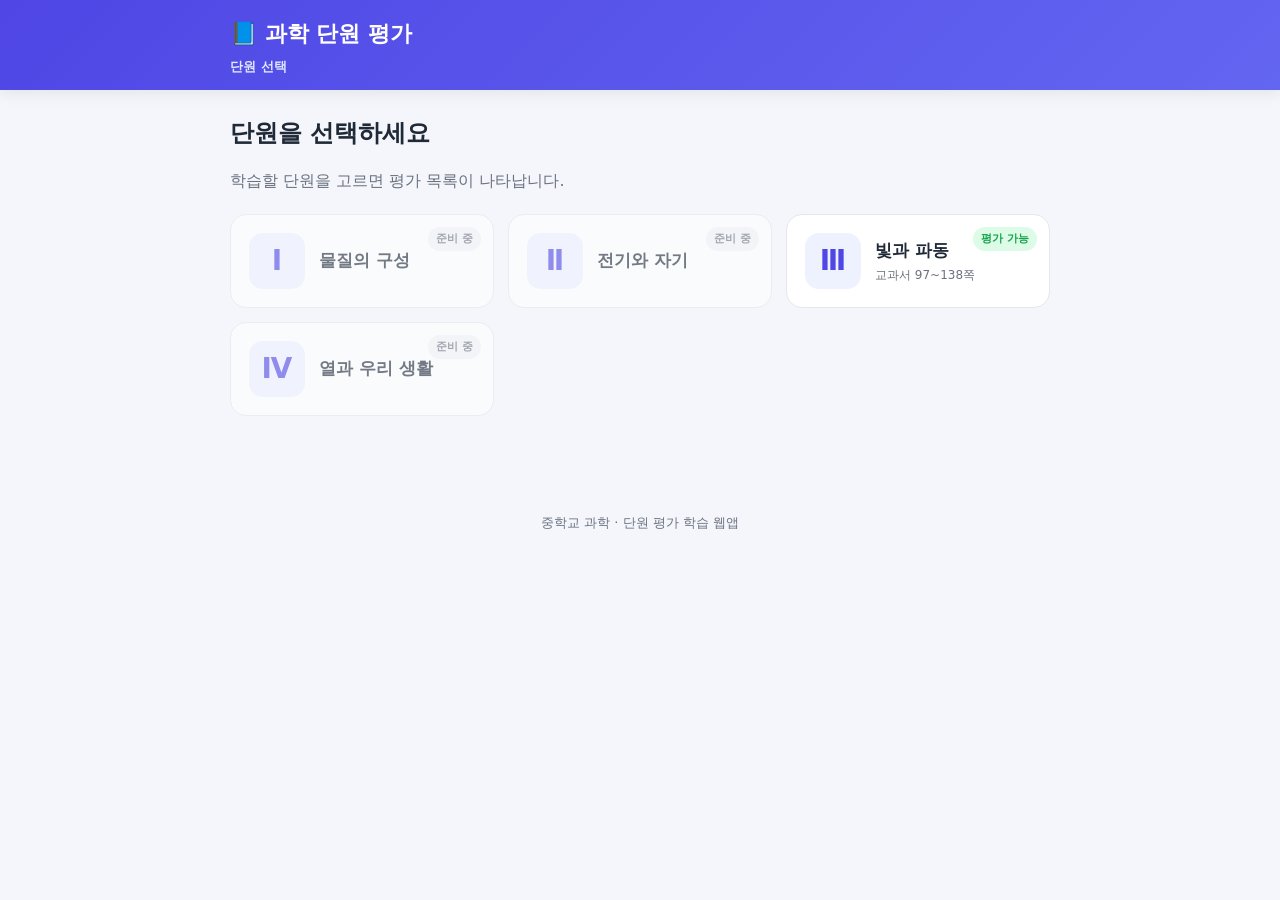
==== index.html @ 652ecb85 "Ⅲ단원 빛과 파동 1회 평가 웹앱 추가 단원 선택 → 평가 목록 → 한 문제씩 풀이 → 정답 피드백 흐름의 정적 학습 웹앱. Ⅲ단원 총괄 평가 1회(20문항: 객관식/단답형/서술형" ====
<!DOCTYPE html>
<html lang="ko">
<head>
  <meta charset="UTF-8" />
  <meta name="viewport" content="width=device-width, initial-scale=1.0" />
  <title>과학 단원 평가</title>
  <link rel="stylesheet" href="styles.css" />
</head>
<body>
  <header class="app-header">
    <div class="header-inner">
      <h1 class="logo" id="homeLink">📘 과학 단원 평가</h1>
      <nav class="breadcrumb" id="breadcrumb"></nav>
    </div>
  </header>

  <main class="app-main" id="app">
    <!-- 단원 선택 화면 -->
    <section id="view-units" class="view"></section>

    <!-- 평가 목록 화면 -->
    <section id="view-assessments" class="view hidden"></section>

    <!-- 문제 풀이 화면 -->
    <section id="view-quiz" class="view hidden"></section>

    <!-- 결과 화면 -->
    <section id="view-result" class="view hidden"></section>
  </main>

  <footer class="app-footer">
    <p>중학교 과학 · 단원 평가 학습 웹앱</p>
  </footer>

  <script src="data.js"></script>
  <script src="app.js"></script>
</body>
</html>
---- styles.css ----
:root {
  --bg: #f4f6fb;
  --card: #ffffff;
  --ink: #1f2937;
  --muted: #6b7280;
  --primary: #4f46e5;
  --primary-dark: #4338ca;
  --ok: #16a34a;
  --ok-bg: #dcfce7;
  --no: #dc2626;
  --no-bg: #fee2e2;
  --neutral-bg: #eef2ff;
  --border: #e5e7eb;
  --shadow: 0 4px 14px rgba(31, 41, 55, 0.08);
}

* { box-sizing: border-box; }

body {
  margin: 0;
  font-family: "Pretendard", "Apple SD Gothic Neo", "Malgun Gothic", system-ui, sans-serif;
  background: var(--bg);
  color: var(--ink);
  line-height: 1.6;
}

.hidden { display: none !important; }
.muted { color: var(--muted); }

/* 헤더 */
.app-header {
  background: linear-gradient(135deg, #4f46e5, #6366f1);
  color: #fff;
  box-shadow: var(--shadow);
  position: sticky;
  top: 0;
  z-index: 10;
}
.header-inner {
  max-width: 860px;
  margin: 0 auto;
  padding: 16px 20px 12px;
}
.logo {
  margin: 0;
  font-size: 22px;
  cursor: pointer;
  display: inline-block;
}
.breadcrumb {
  margin-top: 6px;
  font-size: 13px;
  color: #e0e7ff;
}
.breadcrumb a { color: #fff; text-decoration: none; opacity: 0.9; }
.breadcrumb a:hover { text-decoration: underline; }
.breadcrumb .sep { margin: 0 6px; opacity: 0.6; }
.breadcrumb .current { font-weight: 600; }

.app-main {
  max-width: 860px;
  margin: 0 auto;
  padding: 24px 20px 60px;
}

.page-head { margin-bottom: 20px; }
.page-head h2 { margin: 0 0 4px; font-size: 24px; }

/* 단원 카드 */
.unit-grid {
  display: grid;
  grid-template-columns: repeat(auto-fill, minmax(220px, 1fr));
  gap: 14px;
}
.unit-card {
  position: relative;
  display: flex;
  align-items: center;
  gap: 14px;
  background: var(--card);
  border: 1px solid var(--border);
  border-radius: 16px;
  padding: 18px;
  text-align: left;
  cursor: pointer;
  font: inherit;
  color: inherit;
  transition: transform 0.12s, box-shadow 0.12s, border-color 0.12s;
}
.unit-card.available:hover {
  transform: translateY(-3px);
  box-shadow: var(--shadow);
  border-color: var(--primary);
}
.unit-card.locked { opacity: 0.6; cursor: not-allowed; }
.unit-roman {
  font-size: 28px;
  font-weight: 800;
  color: var(--primary);
  background: var(--neutral-bg);
  width: 56px; height: 56px;
  display: flex; align-items: center; justify-content: center;
  border-radius: 14px;
  flex-shrink: 0;
}
.unit-body h3 { margin: 0; font-size: 17px; }
.unit-pages { margin: 2px 0 0; font-size: 12px; color: var(--muted); }
.badge {
  position: absolute; top: 12px; right: 12px;
  font-size: 11px; padding: 3px 8px; border-radius: 999px; font-weight: 600;
}
.badge.ok { background: var(--ok-bg); color: var(--ok); }
.badge.soon { background: #f3f4f6; color: var(--muted); }

/* 평가 목록 */
.assessment-list { display: flex; flex-direction: column; gap: 14px; }
.assessment-card {
  display: flex; align-items: center; gap: 16px;
  background: var(--card);
  border: 1px solid var(--border);
  border-radius: 16px;
  padding: 20px;
  cursor: pointer; font: inherit; color: inherit; text-align: left;
  transition: transform 0.12s, box-shadow 0.12s, border-color 0.12s;
}
.assessment-card:hover {
  transform: translateY(-2px);
  box-shadow: var(--shadow);
  border-color: var(--primary);
}
.assessment-icon { font-size: 30px; }
.assessment-body { flex: 1; }
.assessment-body h3 { margin: 0 0 4px; font-size: 18px; }
.q-count {
  display: inline-block; margin-top: 6px;
  font-size: 12px; color: var(--primary); font-weight: 600;
}
.start-arrow { color: var(--primary); font-weight: 700; white-space: nowrap; }

/* 진행 바 */
.quiz-progress { display: flex; align-items: center; gap: 12px; margin-bottom: 16px; }
.progress-bar { flex: 1; height: 8px; background: #e5e7eb; border-radius: 999px; overflow: hidden; }
.progress-fill { height: 100%; background: linear-gradient(90deg, #6366f1, #4f46e5); transition: width 0.3s; }
.progress-text { font-size: 13px; color: var(--muted); font-weight: 600; white-space: nowrap; }

/* 문제 카드 */
.question-card {
  background: var(--card);
  border: 1px solid var(--border);
  border-radius: 18px;
  padding: 24px;
  box-shadow: var(--shadow);
}
.q-meta { display: flex; gap: 8px; margin-bottom: 12px; flex-wrap: wrap; }
.q-topic { font-size: 12px; font-weight: 700; color: var(--primary); background: var(--neutral-bg); padding: 4px 10px; border-radius: 999px; }
.q-type { font-size: 12px; font-weight: 600; color: var(--muted); background: #f3f4f6; padding: 4px 10px; border-radius: 999px; }
.q-stem { font-size: 18px; margin: 0 0 16px; line-height: 1.7; }
.figure-note {
  background: #fffbeb; border: 1px dashed #f59e0b; color: #92400e;
  padding: 10px 14px; border-radius: 12px; font-size: 13px; margin-bottom: 16px;
}

/* 선택지 */
.options { display: flex; flex-direction: column; gap: 10px; }
.option {
  display: flex; align-items: flex-start; gap: 12px;
  background: #fff; border: 1.5px solid var(--border);
  border-radius: 12px; padding: 14px 16px;
  cursor: pointer; font: inherit; color: inherit; text-align: left;
  transition: border-color 0.12s, background 0.12s;
}
.option:hover:not(:disabled) { border-color: var(--primary); background: #fafaff; }
.option:disabled { cursor: default; }
.opt-label { font-weight: 800; color: var(--primary); flex-shrink: 0; }
.option.selected { border-color: var(--primary); background: var(--neutral-bg); }
.option.correct { border-color: var(--ok); background: var(--ok-bg); }
.option.correct .opt-label { color: var(--ok); }
.option.wrong { border-color: var(--no); background: var(--no-bg); }
.option.wrong .opt-label { color: var(--no); }

/* 입력형 */
.answer-input { display: flex; gap: 10px; }
.answer-input.essay { flex-direction: column; }
.answer-input input, .answer-input textarea {
  flex: 1; font: inherit; padding: 12px 14px;
  border: 1.5px solid var(--border); border-radius: 12px; resize: vertical;
}
.answer-input input:focus, .answer-input textarea:focus { outline: none; border-color: var(--primary); }

/* 피드백 */
.feedback { margin-top: 18px; padding: 16px; border-radius: 12px; font-size: 14px; }
.feedback.correct { background: var(--ok-bg); border: 1px solid #86efac; }
.feedback.wrong { background: var(--no-bg); border: 1px solid #fca5a5; }
.feedback.neutral { background: var(--neutral-bg); border: 1px solid #c7d2fe; }
.fb-head { font-weight: 700; font-size: 15px; margin-bottom: 8px; }
.fb-body { margin-top: 8px; }
.fb-tag {
  display: inline-block; font-size: 11px; font-weight: 700;
  background: rgba(0,0,0,0.06); padding: 2px 8px; border-radius: 6px; margin-right: 6px;
}

/* 네비게이션 */
.quiz-nav { display: flex; justify-content: space-between; margin-top: 18px; gap: 10px; }

.btn {
  font: inherit; font-weight: 600; cursor: pointer;
  border-radius: 12px; padding: 12px 20px; border: 1.5px solid transparent;
  transition: background 0.12s, transform 0.08s;
}
.btn:active { transform: scale(0.98); }
.btn.primary { background: var(--primary); color: #fff; }
.btn.primary:hover { background: var(--primary-dark); }
.btn.ghost { background: #fff; border-color: var(--border); color: var(--ink); }
.btn.ghost:hover { border-color: var(--primary); color: var(--primary); }
.btn.ghost:disabled { opacity: 0.4; cursor: not-allowed; }
.btn.link { background: none; border: none; color: var(--primary); padding: 4px 8px; }
.btn.link:hover { text-decoration: underline; }

/* 결과 */
.result-hero {
  display: flex; align-items: center; gap: 24px;
  background: var(--card); border: 1px solid var(--border);
  border-radius: 18px; padding: 28px; box-shadow: var(--shadow); margin-bottom: 20px;
}
.score-circle {
  width: 110px; height: 110px; border-radius: 50%;
  background: conic-gradient(var(--primary) 0, var(--primary) 100%);
  display: flex; align-items: baseline; justify-content: center;
  color: #fff; flex-shrink: 0;
  background: linear-gradient(135deg, #6366f1, #4f46e5);
}
.score-num { font-size: 42px; font-weight: 800; }
.score-unit { font-size: 18px; }
.score-detail h2 { margin: 0 0 8px; font-size: 20px; }
.score-detail p { margin: 2px 0; }

.result-table-wrap { overflow-x: auto; background: var(--card); border: 1px solid var(--border); border-radius: 16px; }
.result-table { width: 100%; border-collapse: collapse; font-size: 14px; }
.result-table th, .result-table td { padding: 12px 14px; text-align: left; border-bottom: 1px solid var(--border); }
.result-table th { background: #f9fafb; font-size: 12px; color: var(--muted); }
.result-table tr:last-child td { border-bottom: none; }
.topic-cell { color: var(--muted); }
.status-pill { font-size: 12px; font-weight: 700; padding: 3px 10px; border-radius: 999px; }
.status-pill.ok { background: var(--ok-bg); color: var(--ok); }
.status-pill.no { background: var(--no-bg); color: var(--no); }
.status-pill.essay { background: var(--neutral-bg); color: var(--primary); }
.status-pill.skip { background: #f3f4f6; color: var(--muted); }

.result-actions { display: flex; gap: 12px; margin-top: 20px; }

.app-footer { text-align: center; color: var(--muted); font-size: 13px; padding: 24px; }

@media (max-width: 520px) {
  .result-hero { flex-direction: column; text-align: center; }
  .q-stem { font-size: 16px; }
  .answer-input { flex-direction: column; }
}
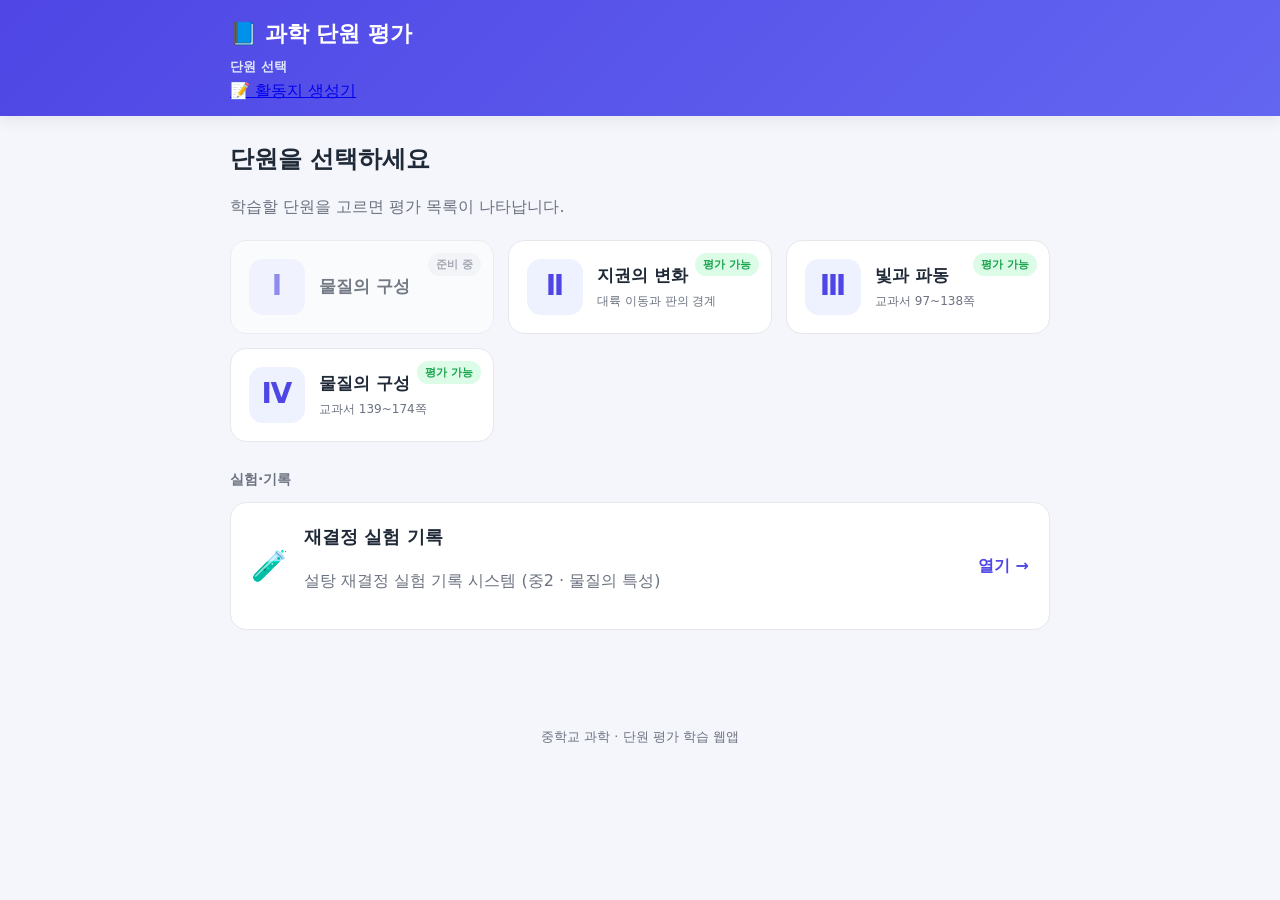
==== commit 0900fc91: "index.html 헤더에 활동지 생성기 링크 추가" ====
--- a/index.html
+++ b/index.html
@@ -11,6 +11,7 @@
     <div class="header-inner">
       <h1 class="logo" id="homeLink">📘 과학 단원 평가</h1>
       <nav class="breadcrumb" id="breadcrumb"></nav>
+      <a href="worksheet.html" class="worksheet-link" title="활동지 생성기로 이동">📝 활동지 생성기</a>
     </div>
   </header>
 
--- a/styles.css
+++ b/styles.css
@@ -112,6 +112,23 @@
 .badge.ok { background: var(--ok-bg); color: var(--ok); }
 .badge.soon { background: #f3f4f6; color: var(--muted); }
 
+/* 실험·기록 카드 */
+.tool-section { margin-top: 26px; }
+.tool-heading { font-size: 14px; color: var(--muted); margin: 0 0 12px; font-weight: 700; }
+.tool-card {
+  display: flex; align-items: center; gap: 16px;
+  background: var(--card); border: 1px solid var(--border);
+  border-radius: 16px; padding: 20px;
+  text-decoration: none; color: inherit;
+  transition: transform 0.12s, box-shadow 0.12s, border-color 0.12s;
+}
+.tool-card:hover {
+  transform: translateY(-2px); box-shadow: var(--shadow); border-color: var(--primary);
+}
+.tool-icon { font-size: 30px; }
+.tool-card .tool-body { flex: 1; }
+.tool-card .tool-body h3 { margin: 0 0 4px; font-size: 18px; }
+
 /* 평가 목록 */
 .assessment-list { display: flex; flex-direction: column; gap: 14px; }
 .assessment-card {
@@ -136,6 +153,31 @@
   font-size: 12px; color: var(--primary); font-weight: 600;
 }
 .start-arrow { color: var(--primary); font-weight: 700; white-space: nowrap; }
+.lock-tag { display: inline-block; margin-top: 6px; margin-left: 8px; font-size: 12px; font-weight: 600; color: #b45309; }
+
+/* 비밀번호 모달 */
+.pw-overlay {
+  position: fixed; inset: 0; z-index: 100;
+  background: rgba(17, 24, 39, 0.55);
+  display: flex; align-items: center; justify-content: center;
+  padding: 20px;
+}
+.pw-modal {
+  background: #fff; border-radius: 18px; padding: 28px 24px;
+  width: 100%; max-width: 360px; text-align: center;
+  box-shadow: 0 20px 50px rgba(0,0,0,0.3);
+}
+.pw-icon { font-size: 40px; }
+.pw-modal h3 { margin: 8px 0 4px; font-size: 18px; }
+.pw-modal input {
+  width: 100%; margin-top: 16px; padding: 12px 14px; font-size: 18px;
+  text-align: center; letter-spacing: 4px;
+  border: 1.5px solid var(--border); border-radius: 12px;
+}
+.pw-modal input:focus { outline: none; border-color: var(--primary); }
+.pw-error { color: var(--no); font-size: 13px; margin: 10px 0 0; }
+.pw-actions { display: flex; gap: 10px; margin-top: 18px; }
+.pw-actions .btn { flex: 1; }
 
 /* 진행 바 */
 .quiz-progress { display: flex; align-items: center; gap: 12px; margin-bottom: 16px; }
@@ -159,9 +201,28 @@
   background: #fffbeb; border: 1px dashed #f59e0b; color: #92400e;
   padding: 10px 14px; border-radius: 12px; font-size: 13px; margin-bottom: 16px;
 }
+.q-figure {
+  margin: 0 0 16px; padding: 12px;
+  background: #f9fafb; border: 1px solid var(--border); border-radius: 12px;
+  text-align: center;
+}
+.q-figure img {
+  max-width: 100%; height: auto; border-radius: 8px; background: #fff;
+}
+.q-figure figcaption {
+  margin-top: 8px; font-size: 12px; color: var(--muted);
+}
 
 /* 선택지 */
 .options { display: flex; flex-direction: column; gap: 10px; }
+.options.image-options {
+  display: grid; grid-template-columns: repeat(2, 1fr); gap: 10px;
+}
+.opt-img { display: block; max-width: 100%; height: auto; border-radius: 6px; }
+.image-options .option { align-items: center; }
+@media (max-width: 520px) {
+  .options.image-options { grid-template-columns: 1fr; }
+}
 .option {
   display: flex; align-items: flex-start; gap: 12px;
   background: #fff; border: 1.5px solid var(--border);
@@ -177,6 +238,10 @@
 .option.correct .opt-label { color: var(--ok); }
 .option.wrong { border-color: var(--no); background: var(--no-bg); }
 .option.wrong .opt-label { color: var(--no); }
+
+.select-hint { font-size: 13px; color: var(--muted); margin: 12px 2px 0; }
+.confirm-btn { width: 100%; margin-top: 10px; padding: 14px; font-size: 16px; }
+.confirm-btn:disabled { opacity: 0.45; cursor: not-allowed; }
 
 /* 입력형 */
 .answer-input { display: flex; gap: 10px; }
